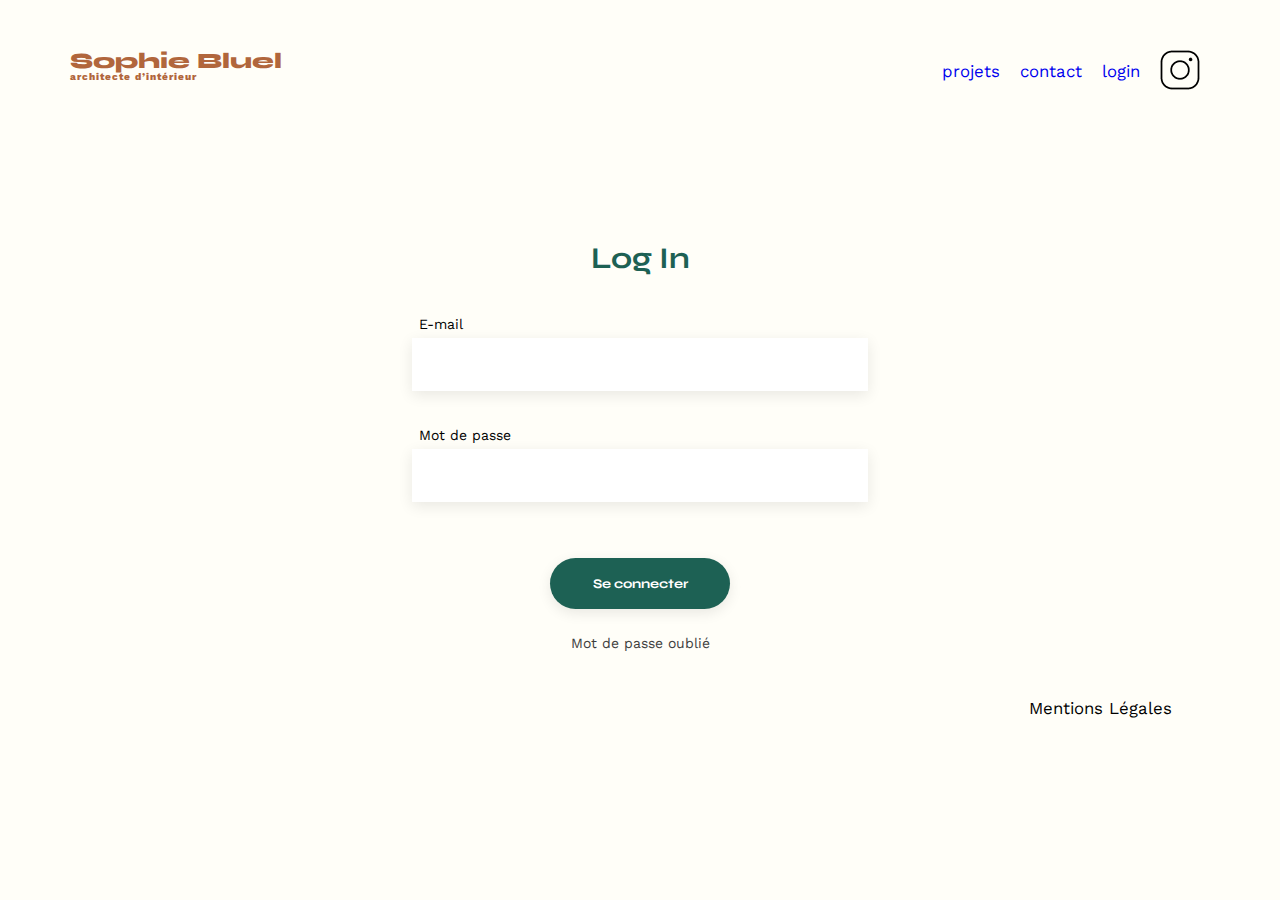
==== login.html @ 3f7b1a49 "création de la pahe html du login" ====
<!DOCTYPE html>
<html lang="fr">
<head>
	<meta charset="UTF-8">
	<title>Sophie Bluel - Architecte d'intérieur</title>
	<meta name="viewport" content="width=device-width, initial-scale=1.0">
	<link rel="preconnect" href="https://fonts.googleapis.com">
	<link rel="preconnect" href="https://fonts.gstatic.com" crossorigin>
	<link href="https://fonts.googleapis.com/css2?family=Syne:wght@700;800&family=Work+Sans&display=swap" rel="stylesheet">
	<meta name="description" content="">
	<link rel="stylesheet" href="./assets/style.css">
    <link rel="stylesheet" href="./assets/login.css">
	<script src="script.js"></script>
</head>
<body>
    <header>
        <h1>Sophie Bluel <span>architecte d’intérieur</span></h1>
        <nav>
            <ul>
                <li id="projets"><a href="./index.html#portfolio">projets</a></li>
                <li><a href="./index.html#contact">contact</a></li>
                <li id="login"><a href="./login.html">login</a></li>
                <li><img src="./assets/icons/instagram.png" alt="Instagram"/></li>
            </ul>
        </nav>
    </header>
    <main>
        <section class="login">
            <h2>Log In</h2>

            <form class="form">
                <label for="email">E-mail</label>
                <input name="email" type="email" id="email">
                <label for="password">Mot de passe</label>
                <input name="password" type="password" id="password">
                <div>
                    <input type="submit" value="Se connecter">
                    <a href=""><p>Mot de passe oublié</p></a>
                </div>
            </form>
        </section>
    </main>
    <footer>
        <nav>
            <ul>
                <li>Mentions Légales</li>
            </ul>
        </nav>
    </footer>
</body>
---- assets/style.css ----
/* http://meyerweb.com/eric/tools/css/reset/
   v2.0 | 20110126
   License: none (public domain)
*/

html, body, div, span, applet, object, iframe,
h1, h2, h3, h4, h5, h6, p, blockquote, pre,
a, abbr, acronym, address, big, cite, code,
del, dfn, em, img, ins, kbd, q, s, samp,
small, strike, strong, sub, sup, tt, var,
b, u, i, center,
dl, dt, dd, ol, ul, li,
fieldset, form, label, legend,
table, caption, tbody, tfoot, thead, tr, th, td,
article, aside, canvas, details, embed,
figure, figcaption, footer, header, hgroup,
menu, nav, output, ruby, section, summary,
time, mark, audio, video {
	margin: 0;
	padding: 0;
	border: 0;
	font-size: 100%;
	font: inherit;
	vertical-align: baseline;
}
/* HTML5 display-role reset for older browsers */
article, aside, details, figcaption, figure,
footer, header, hgroup, menu, nav, section {
	display: block;
}
body {
	line-height: 1;
}
ol, ul {
	list-style: none;
}
blockquote, q {
	quotes: none;
}
blockquote:before, blockquote:after,
q:before, q:after {
	content: '';
	content: none;
}
table {
	border-collapse: collapse;
	border-spacing: 0;
}
/** end reset css**/
body {
	max-width: 1140px;
	margin:auto;
	font-family: 'Work Sans' ;
	font-size: 14px;
}
header {
	display: flex;
	justify-content: space-between;
	margin: 50px 0
}
section {
	margin: 50px 0
}

h1{
	display: flex;
	flex-direction: column;
	font-family: 'Syne';
	font-size: 22px;
	font-weight: 800;
	color: #B1663C
}

a {
	text-decoration: none;
}

a:hover {
	color: #B1663C;
}

h1 > span {
	font-family: 'Work Sans';
	font-size:10px;
	letter-spacing: 0.1em;
;
}

h2{
	font-family: 'Syne';
	font-weight: 700;
	font-size: 30px;
	color: #1D6154
}

.filters {
	display: flex;
    align-items: center;
    gap: 15px;
    flex-wrap: wrap;
	justify-content: center;
	margin-bottom: 50px;
}

button {
	height: 37px;
    display: flex;
    align-items: center;
    gap: 10px;
    border-radius: 60px;
    cursor: pointer;
    box-sizing: border-box;
	border: 1px solid #1D6154;
	padding: 15px;
	color: #1D6154;
	text-align: center;
	font-family: Syne;
	font-size: 16px;
	background: #fff;
}

button.active, 
button:hover {
	background: #1D6154;
	color: #fff;
}

nav ul {
	display: flex;
	align-items: center;
	list-style-type: none;

}
nav li {
	padding: 0 10px;
	font-size: 1.2em;
}

li:hover {
	color: #B1663C;
}
#introduction {
	display: flex;
	align-items: center;
}
#introduction figure {
	flex: 1
}
#introduction img {
	display: block;
	margin: auto;
	width: 80%;
}

#introduction article {
	flex: 1
}
#introduction h2 {
	margin-bottom: 1em;
}

#introduction p {
	margin-bottom: 0.5em;
}
#portfolio h2 {
	text-align: center;
	margin-bottom: 1em;
}
.gallery {
	width: 100%;
	display: grid;
	grid-template-columns: 1fr 1fr 1fr;
	grid-column-gap: 20px;
	grid-row-gap: 20px;
}

.gallery img {
	width: 100%;

}
#contact {
	width: 50%;
	margin: auto;
}
#contact > * {
	text-align: center;

}
#contact h2{
	margin-bottom: 20px;
}
#contact form {
	text-align: left;
	margin-top:30px;
	display: flex;
	flex-direction: column;
}

#contact input {
	height: 50px;
	font-size: 1.2em;
	border: none;
	box-shadow: 0px 4px 14px rgba(0, 0, 0, 0.09);
}
#contact label {
	margin: 2em 0 1em 0;
}
#contact textarea {
	border: none;
	box-shadow: 0px 4px 14px rgba(0, 0, 0, 0.09);
}

input[type="submit"]{
	font-family: 'Syne';
	font-weight: 700;
	color: white;
	background-color: #1D6154;
	margin : 2em auto ;
	width: 180px;
	text-align: center;
	border-radius: 60px ;
}

footer nav ul {
	display: flex;
	justify-content: flex-end;
	margin: 2em
}
---- assets/login.css ----
body {
    background: #FFFEF8;
}

h2 {
    text-align: center;
    padding: 100px 0px 37px 0px;
}

.login {
    width: 100%;
    display: flex;
    flex-direction: column;
    align-items: center;
    justify-content: center;
}

label {
    margin: 7px;
}

form {
    display: flex;
    flex-direction: column;
    height: auto;
    justify-content: space-around;
    width: 40%;
}

input {
    height: 51px;
    background: #FFF;
    box-shadow: 0px 4px 14px 0px rgba(0, 0, 0, 0.09);
    border: none;
    margin-bottom: 30px;
}

input[type="submit"] {
    display: flex;
    text-align: center;
    justify-content: center;
    cursor: pointer;
}

p {
    text-align: center;
    color: #3d3d3d;
}

a {
    text-decoration: none;
}
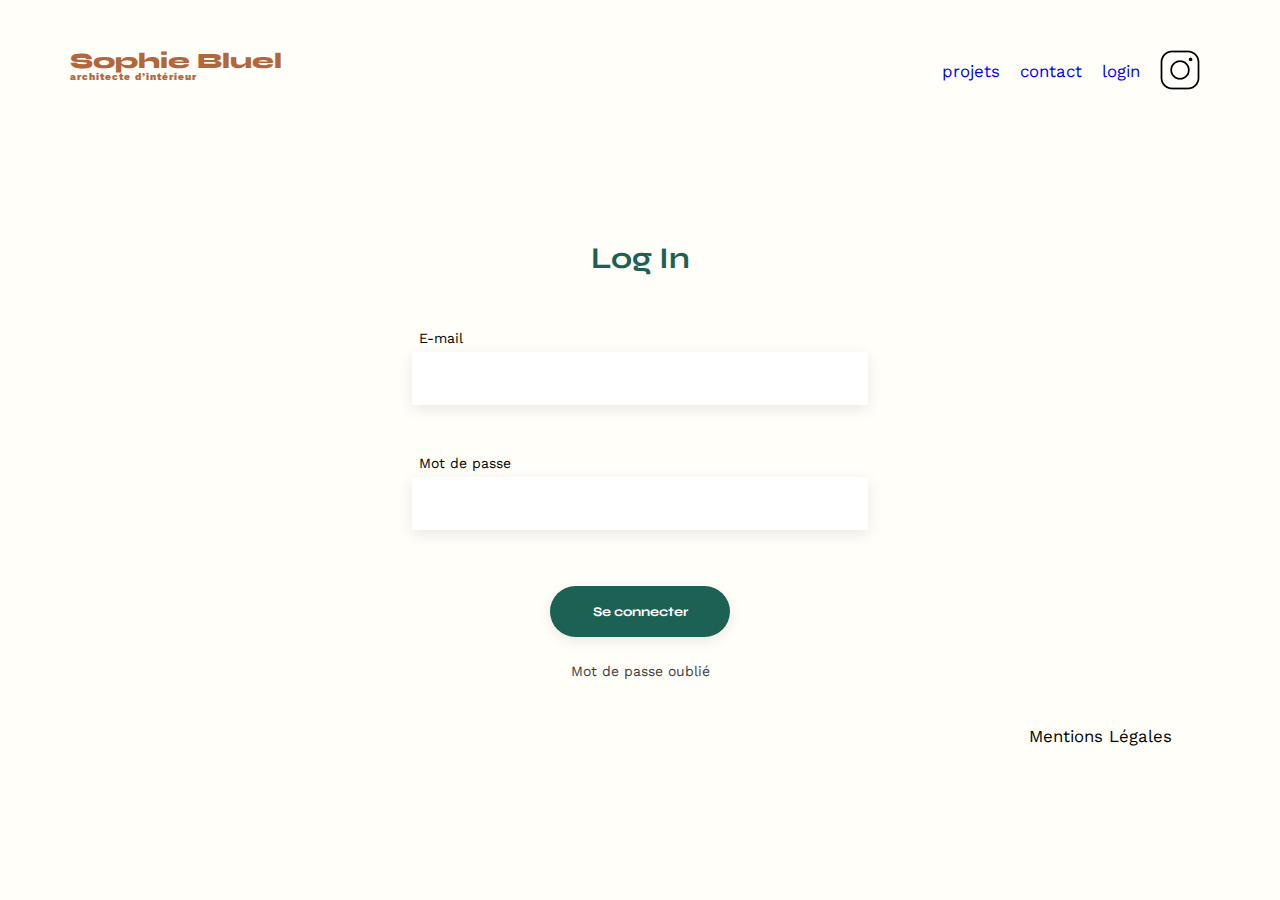
==== commit 5ba6ed7b: "Commencement du login en JavaScript" ====
--- a/login.html
+++ b/login.html
@@ -10,7 +10,6 @@
 	<meta name="description" content="">
 	<link rel="stylesheet" href="./assets/style.css">
     <link rel="stylesheet" href="./assets/login.css">
-	<script src="script.js"></script>
 </head>
 <body>
     <header>
@@ -27,10 +26,12 @@
     <main>
         <section class="login">
             <h2>Log In</h2>
+            <p class="erreurLogin">Erreur dans l'identification ou le mot de passe</p>
 
             <form class="form">
                 <label for="email">E-mail</label>
                 <input name="email" type="email" id="email">
+                <p class="valideEmail">Cette email n'est pas valide</p>
                 <label for="password">Mot de passe</label>
                 <input name="password" type="password" id="password">
                 <div>
@@ -47,4 +48,6 @@
             </ul>
         </nav>
     </footer>
-</body>+</body>
+<script src="login.js"></script>
+</html>--- a/assets/style.css
+++ b/assets/style.css
@@ -224,6 +224,7 @@
 footer nav ul {
 	display: flex;
 	justify-content: flex-end;
-	margin: 2em
-}
-
+	margin: 2em;
+	cursor: pointer;
+}
+
--- a/assets/login.css
+++ b/assets/login.css
@@ -27,6 +27,16 @@
     width: 40%;
 }
 
+.erreurLogin {
+    color: red;
+    visibility: hidden;
+}
+
+.valideEmail {
+    color: red;
+    visibility: hidden;
+}
+
 input {
     height: 51px;
     background: #FFF;
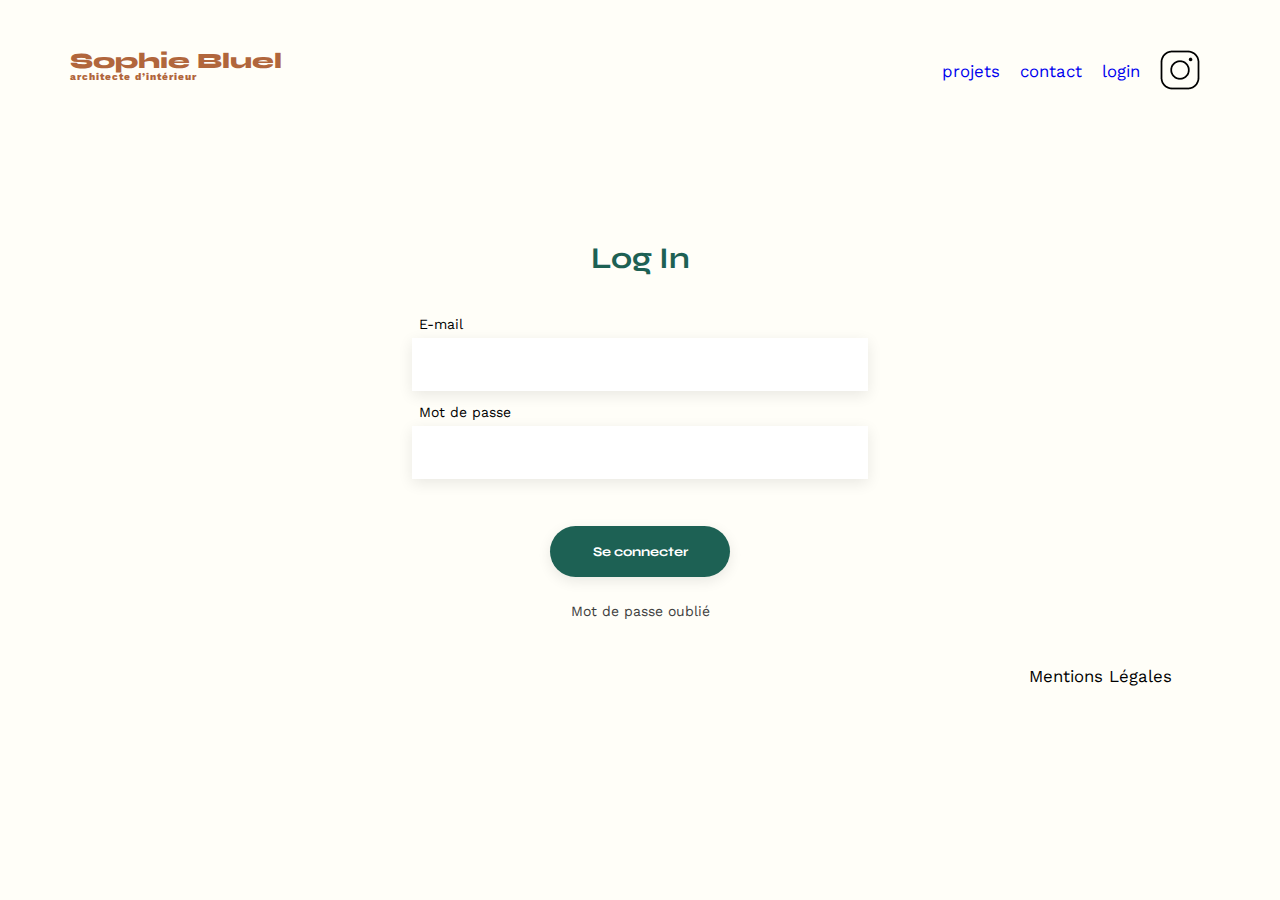
==== commit 8035be9f: "Finalisation de l'écran de connexion" ====
--- a/login.html
+++ b/login.html
@@ -26,15 +26,14 @@
     <main>
         <section class="login">
             <h2>Log In</h2>
-            <p class="erreurLogin">Erreur dans l'identification ou le mot de passe</p>
 
             <form class="form">
                 <label for="email">E-mail</label>
                 <input name="email" type="email" id="email">
-                <p class="valideEmail">Cette email n'est pas valide</p>
                 <label for="password">Mot de passe</label>
                 <input name="password" type="password" id="password">
                 <div>
+                    <p class="erreurLogin">Erreur dans l'identifiant ou le mot de passe</p>
                     <input type="submit" value="Se connecter">
                     <a href=""><p>Mot de passe oublié</p></a>
                 </div>
--- a/assets/login.css
+++ b/assets/login.css
@@ -30,11 +30,8 @@
 .erreurLogin {
     color: red;
     visibility: hidden;
-}
-
-.valideEmail {
-    color: red;
-    visibility: hidden;
+    text-align: left;
+    margin-bottom: 9px;
 }
 
 input {
@@ -42,7 +39,7 @@
     background: #FFF;
     box-shadow: 0px 4px 14px 0px rgba(0, 0, 0, 0.09);
     border: none;
-    margin-bottom: 30px;
+    margin-bottom: 7px;
 }
 
 input[type="submit"] {
